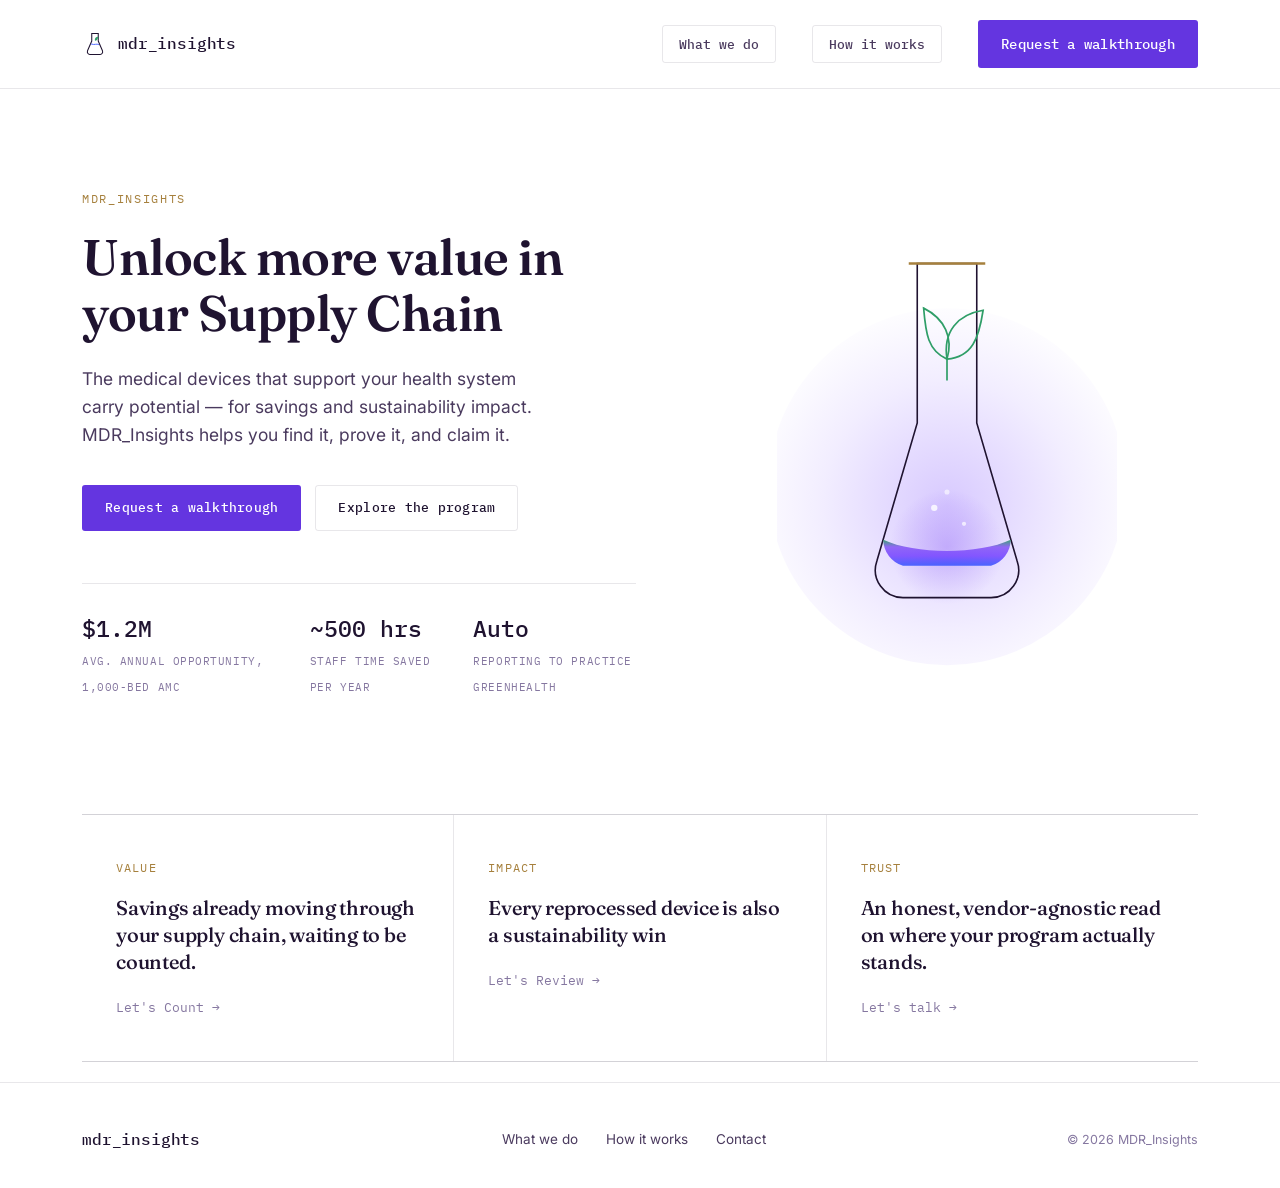
==== index.html @ 7b507bdd "Add files via upload" ====
<!DOCTYPE html>
<html lang="en">
<head>
<meta charset="UTF-8">
<meta name="viewport" content="width=device-width, initial-scale=1.0">
<title>mdr_insights — Unlock more value in your Supply Chain</title>
<link rel="preconnect" href="https://fonts.googleapis.com">
<link rel="preconnect" href="https://fonts.gstatic.com" crossorigin>
<link href="https://fonts.googleapis.com/css2?family=Fraunces:ital,opsz,wght@0,9..144,400;0,9..144,600;0,9..144,700;1,9..144,500&family=Inter:wght@400;500;600;700&family=IBM+Plex+Mono:wght@400;500&display=swap" rel="stylesheet">
<link rel="stylesheet" href="styles.css">
</head>
<body>

<header>
  <nav>
    <a class="brand" href="index.html">
      <svg viewBox="0 0 40 40" fill="none" xmlns="http://www.w3.org/2000/svg">
        <path d="M15 4h10v11.5l6.5 15A4 4 0 0 1 27.9 36H12.1a4 4 0 0 1-3.6-5.5l6.5-15V4Z" stroke="#1F1330" stroke-width="1.6"/>
        <path d="M14 20c6 2 8-1 12 1" stroke="#3D5AFE" stroke-width="1.4"/>
        <path d="M20 15c-1-4 2-6 5-6-1 4-2 6-5 6Z" fill="#2F9E68"/>
      </svg>
      mdr_insights
    </a>
    <div class="nav-links">
      <a href="what-we-do.html" class="nav-btn">What we do</a>
      <a href="how-it-works.html" class="nav-btn">How it works</a>
      <a href="contact.html" class="btn btn-primary">Request a walkthrough</a>
    </div>
  </nav>
</header>
<section class="hero">
  <div class="hero-inner">
    <div>
      <p class="eyebrow">MDR_INSIGHTS</p>
      <h1>Unlock more value in your Supply Chain</h1>
      <p class="lede">The medical devices that support your health system carry potential — for savings and sustainability impact. MDR_Insights helps you find it, prove it, and claim it.</p>
      <div class="hero-ctas">
        <a href="contact.html" class="btn btn-primary">Request a walkthrough</a>
        <a href="#branches" class="btn btn-ghost">Explore the program</a>
      </div>
      <div class="hero-stats">
        <div><strong>$1.2M</strong><span>Avg. annual opportunity, 1,000-bed AMC</span></div>
        <div><strong>~500 hrs</strong><span>Staff time saved per year</span></div>
        <div><strong>Auto</strong><span>Reporting to Practice Greenhealth</span></div>
      </div>
    </div>
    <div class="hero-art">
      <svg viewBox="0 0 320 420" fill="none" xmlns="http://www.w3.org/2000/svg">
        <defs>
          <linearGradient id="liquid" x1="0" y1="1" x2="0" y2="0">
            <stop offset="0%" stop-color="#3D5AFE"/>
            <stop offset="38%" stop-color="#7C4DFF"/>
            <stop offset="72%" stop-color="#8A5CF6"/>
            <stop offset="100%" stop-color="#2F9E68"/>
          </linearGradient>
          <radialGradient id="glow" cx="50%" cy="55%" r="58%">
            <stop offset="0%" stop-color="#7C4DFF" stop-opacity="0.30"/>
            <stop offset="60%" stop-color="#7C4DFF" stop-opacity="0.10"/>
            <stop offset="100%" stop-color="#7C4DFF" stop-opacity="0"/>
          </radialGradient>
          <radialGradient id="glowCore" cx="50%" cy="66%" r="30%">
            <stop offset="0%" stop-color="#8A5CF6" stop-opacity="0.35"/>
            <stop offset="100%" stop-color="#8A5CF6" stop-opacity="0"/>
          </radialGradient>
        </defs>
        <ellipse cx="160" cy="250" rx="168" ry="168" fill="url(#glow)"/>
        <ellipse cx="160" cy="278" rx="90" ry="90" fill="url(#glowCore)"/>
        <path d="M132 40h56v150l38 130a26 26 0 0 1-24.6 34.5H118.6A26 26 0 0 1 94 320l38-130V40Z" stroke="#1F1330" stroke-width="1.5"/>
        <line x1="124" y1="40" x2="196" y2="40" stroke="#A6803D" stroke-width="2.2"/>
        <path d="M100 300a26 26 0 0 0 18.6 24.5h82.8A26 26 0 0 0 220 300c-30 14-90 14-120 0Z" fill="url(#liquid)" opacity="0.92"/>
        <circle class="beaker-bubble b1" cx="148" cy="270" r="3" fill="#fff" opacity=".8"/>
        <circle class="beaker-bubble b2" cx="176" cy="285" r="2" fill="#fff" opacity=".7"/>
        <circle class="beaker-bubble b3" cx="160" cy="255" r="2.4" fill="#fff" opacity=".6"/>
        <g class="leaf-bob">
          <path d="M160 130c-4-26 10-42 34-46-4 26-10 44-34 46Z" stroke="#2F9E68" stroke-width="1.6" fill="none"/>
          <path d="M160 130c6-20-2-38-22-48 2 24 4 40 22 48Z" stroke="#2F9E68" stroke-width="1.6" fill="none"/>
          <line x1="160" y1="130" x2="160" y2="150" stroke="#2F9E68" stroke-width="1.6"/>
        </g>
      </svg>
    </div>
  </div>
</section>

<section id="branches" class="section branches-section">
  <div class="wrap">
    <div class="branches-grid">
      <a class="branch" href="how-it-works.html">
        <p class="branch-kicker">Value</p>
        <h3>Savings already moving through your supply chain, waiting to be counted.</h3>
        <p class="branch-more">Let's Count →</p>
      </a>
      <a class="branch" href="what-we-do.html">
        <p class="branch-kicker">Impact</p>
        <h3>Every reprocessed device is also a sustainability win</h3>
        <p class="branch-more">Let's Review →</p>
      </a>
      <a class="branch" href="how-it-works.html">
        <p class="branch-kicker">Trust</p>
        <h3>An honest, vendor-agnostic read on where your program actually stands.</h3>
        <p class="branch-more">Let's talk →</p>
      </a>
    </div>
  </div>
</section>

<footer>
  <div class="wrap">
    <a class="brand" href="index.html">mdr_insights</a>
    <div class="foot-links">
      <a href="what-we-do.html">What we do</a>
      <a href="how-it-works.html">How it works</a>
      <a href="contact.html">Contact</a>
    </div>
    <div class="copy">&copy; 2026 MDR_Insights</div>
  </div>
</footer>

</body>
</html>
---- styles.css ----
:root{
    --bg:#FFFFFF;
    --bg-tint:#F6F3FC;
    --bg-tint-2:#F2F8F5;
    --ink:#1F1330;
    --ink-soft:#4A3A5E;
    --ink-faint:#8577A0;
    --violet:#7C4DFF;
    --violet-deep:#6435E0;
    --dusk:#3D5AFE;
    --leaf:#2F9E68;
    --leaf-soft:#E7F5EE;
    --brass:#A6803D;
    --border:rgba(31,19,48,.10);
    --radius:3px;
  }
  *{box-sizing:border-box; margin:0; padding:0;}
  html{scroll-behavior:smooth;}
  body{
    background:var(--bg);
    color:var(--ink);
    font-family:'Inter', sans-serif;
    line-height:1.6;
    -webkit-font-smoothing:antialiased;
  }
  img{max-width:100%; display:block;}
  a{color:inherit; text-decoration:none;}
  .wrap{max-width:1180px; margin:0 auto; padding:0 32px;}
  .eyebrow{
    font-family:'IBM Plex Mono', monospace;
    font-size:12px;
    letter-spacing:.14em;
    text-transform:uppercase;
    color:var(--brass);
  }
  h1,h2,h3{
    font-family:'Fraunces', serif;
    font-weight:600;
    letter-spacing:-.01em;
    color:var(--ink);
  }
  section{position:relative;}

  section[id]{ scroll-margin-top: 88px; }

  /* ---------- nav ---------- */
  header{
    position:sticky; top:0; z-index:50;
    background:rgba(255,255,255,.92);
    backdrop-filter:blur(8px);
    border-bottom:1px solid var(--border);
  }
  nav{
    display:flex; align-items:center; justify-content:space-between;
    padding:20px 32px;
    max-width:1180px; margin:0 auto;
  }
  .brand{display:flex; align-items:center; gap:10px; font-family:'IBM Plex Mono', monospace; font-weight:500; font-size:16px; letter-spacing:-.01em;}
  .brand svg{width:26px; height:26px;}
  .nav-links{display:flex; gap:36px; align-items:center;}
  .nav-links a{
    font-size:14px; font-weight:500; color:var(--ink-soft);
    transition:color .15s ease;
  }
  .nav-links a:hover{color:var(--violet-deep);}
  .nav-links a.btn-primary, .nav-links a.btn-primary:hover{color:#fff;}
  .nav-links a.nav-btn{
    font-family:'IBM Plex Mono', monospace;
    font-size:12.5px;
    border:1px solid var(--border);
    border-radius:var(--radius);
    padding:8px 16px;
  }
  .nav-links a.nav-btn:hover{
    border-color:var(--violet);
    color:var(--violet-deep);
    background:var(--bg-tint);
  }
  .btn{
    display:inline-flex; align-items:center; gap:8px;
    font-family:'IBM Plex Mono', monospace;
    font-size:13px; font-weight:500;
    letter-spacing:.02em;
    padding:12px 22px;
    border-radius:var(--radius);
    border:1px solid transparent;
    cursor:pointer;
    transition:transform .15s ease, box-shadow .15s ease, background .15s ease;
  }
  .btn-primary{
    background:var(--violet-deep);
    color:#fff;
  }
  .btn-primary:hover{transform:translateY(-1px); background:#5926C9;}
  .btn-ghost{
    border-color:var(--border);
    color:var(--ink);
    background:transparent;
  }
  .btn-ghost:hover{border-color:var(--violet); color:var(--violet-deep);}

  /* ---------- hero ---------- */
  .hero{background:var(--bg);}
  .hero-inner{
    display:grid;
    grid-template-columns:1.05fr .95fr;
    gap:60px;
    align-items:center;
    padding:100px 32px 96px;
    max-width:1180px; margin:0 auto;
  }
  .hero h1{
    font-size:clamp(34px, 4.2vw, 50px);
    line-height:1.12;
    margin:20px 0 24px;
  }
  .hero h1 em{
    font-style:italic;
    font-weight:500;
    background:linear-gradient(100deg, var(--violet-deep), var(--dusk) 60%, var(--leaf));
    -webkit-background-clip:text;
    background-clip:text;
    color:transparent;
  }
  .hero p.lede{
    font-size:17.5px;
    color:var(--ink-soft);
    max-width:480px;
    margin-bottom:36px;
  }
  .hero-ctas{display:flex; gap:14px; margin-bottom:52px;}
  .hero-stats{
    display:flex; gap:40px;
    font-family:'IBM Plex Mono', monospace;
    border-top:1px solid var(--border);
    padding-top:26px;
  }
  .hero-stats div strong{
    display:block; font-size:23px; color:var(--ink); font-weight:500;
  }
  .hero-stats div span{
    font-size:11px; letter-spacing:.05em; text-transform:uppercase; color:var(--ink-faint);
  }
  .hero-art{position:relative; display:flex; align-items:center; justify-content:center;}
  .hero-art svg{width:100%; max-width:340px; height:auto;}

  .beaker-bubble{
    transform-box: fill-box;
    transform-origin: center;
    animation: bubble-rise 2.8s ease-in-out infinite;
  }
  .beaker-bubble.b2{ animation-delay: .7s; }
  .beaker-bubble.b3{ animation-delay: 1.4s; }
  @keyframes bubble-rise{
    0%{ transform:translateY(0); opacity:.7; }
    55%{ transform:translateY(-16px); opacity:1; }
    100%{ transform:translateY(-30px); opacity:0; }
  }

  .leaf-bob{
    transform-box: fill-box;
    transform-origin: 50% 100%;
    animation: leaf-bob 2.8s ease-in-out infinite;
  }
  @keyframes leaf-bob{
    0%, 100%{ transform:translateY(0); }
    55%{ transform:translateY(-7px); }
  }

  /* ---------- section shells ---------- */
  .section{padding:110px 0;}
  .section-tint{background:var(--bg-tint);}
  .section-head{max-width:640px; margin-bottom:64px;}
  .section-head h2{font-size:clamp(26px,3vw,36px); margin-top:16px; line-height:1.2;}
  .section-head p{margin-top:18px; color:var(--ink-soft); font-size:16px; max-width:560px;}

  /* ---------- branches ---------- */
  .branches-section{padding-top:20px; padding-bottom:20px;}
  .branches-grid{
    display:grid; grid-template-columns:repeat(3,1fr); gap:1px;
    background:var(--border);
    border-top:1px solid var(--border);
    border-bottom:1px solid var(--border);
  }
  .branch{
    background:#fff;
    padding:44px 34px;
    display:block;
    transition:background .18s ease;
  }
  .branch:hover{background:var(--bg-tint);}
  .branch:hover h3{color:var(--violet-deep);}
  .branch-kicker{
    font-family:'IBM Plex Mono', monospace;
    font-size:11.5px; letter-spacing:.1em; text-transform:uppercase;
    color:var(--brass); margin-bottom:16px;
  }
  .branch h3{
    font-size:20px; line-height:1.35; font-weight:500;
    margin-bottom:22px; transition:color .18s ease;
  }
  .branch-more{
    font-family:'IBM Plex Mono', monospace; font-size:12.5px; color:var(--ink-faint);
  }

  /* ---------- what we do ---------- */
  .features{display:grid; grid-template-columns:repeat(3,1fr); gap:44px 36px;}
  .feature{padding-top:2px;}
  .feature .ficon{
    width:38px; height:38px; margin-bottom:20px;
  }
  .feature h3{font-size:18px; margin-bottom:10px; font-weight:600;}
  .feature p{font-size:14.5px; color:var(--ink-soft);}

  /* ---------- pillars ---------- */
  .pillars{display:grid; grid-template-columns:repeat(2,1fr); gap:2px; background:var(--border); border:1px solid var(--border);}
  .pillar{background:#fff; padding:40px; }
  .pillar .pnum{font-family:'IBM Plex Mono', monospace; font-size:12px; color:var(--brass); letter-spacing:.08em;}
  .pillar h3{font-size:21px; margin:14px 0 12px;}
  .pillar p{font-size:14.5px; color:var(--ink-soft); max-width:400px;}

  /* ---------- comparison ---------- */
  .compare-table{width:100%; border-collapse:collapse; background:#fff; border:1px solid var(--border);}
  .compare-table th, .compare-table td{
    padding:16px 18px; text-align:left; font-size:14px; border-bottom:1px solid var(--border);
  }
  .compare-table th{
    font-family:'IBM Plex Mono', monospace; font-size:11.5px; letter-spacing:.05em; text-transform:uppercase;
    color:var(--ink-faint); font-weight:500;
  }
  .compare-table th:first-child, .compare-table td:first-child{color:var(--ink); font-weight:500;}
  .compare-table td.brand-col{color:var(--violet-deep); font-weight:600;}
  .mark{display:inline-flex; width:20px; height:20px; border-radius:50%; align-items:center; justify-content:center; font-size:12px;}
  .mark-pos{background:var(--leaf-soft); color:var(--leaf);}
  .mark-neu{background:#F1EDF8; color:var(--ink-faint);}
  .mark-neg{background:#FBEDEE; color:#C4586A;}
  .labor-stat{
    margin-top:36px; padding:28px 32px; background:var(--bg-tint-2);
    border:1px solid var(--border);
    display:flex; align-items:center; gap:28px; flex-wrap:wrap;
  }
  .labor-stat strong{font-family:'Fraunces', serif; font-size:28px; color:var(--leaf); font-weight:600;}
  .labor-stat span{font-size:14px; color:var(--ink-soft); max-width:420px;}

  /* ---------- process ---------- */
  .steps{display:grid; grid-template-columns:repeat(3,1fr); gap:32px;}
  .step{padding-top:4px;}
  .step-index{
    font-family:'Fraunces', serif;
    font-style:italic;
    font-size:15px;
    color:var(--brass);
    margin-bottom:14px;
    display:flex; align-items:center; gap:10px;
  }
  .step-index::after{content:""; flex:1; height:1px; background:var(--border);}
  .step h3{font-size:19px; margin-bottom:10px;}
  .step p{color:var(--ink-soft); font-size:14.5px; margin-bottom:14px;}
  .step ul{list-style:none; display:flex; flex-direction:column; gap:6px;}
  .step li{
    font-family:'IBM Plex Mono', monospace; font-size:12px; color:var(--ink-faint);
    padding-left:14px; position:relative;
  }
  .step li::before{content:"—"; position:absolute; left:0; color:var(--border);}

  /* ---------- contact ---------- */
  .contact-single{max-width:620px;}

  form{
    background:#fff;
    border:1px solid var(--border);
    padding:36px;
    display:grid; gap:20px;
  }
  .form-row{display:grid; grid-template-columns:1fr 1fr; gap:16px;}
  label{
    font-family:'IBM Plex Mono', monospace;
    font-size:11px; letter-spacing:.06em; text-transform:uppercase;
    color:var(--ink-faint); margin-bottom:8px; display:block;
  }
  input, textarea, select{
    width:100%;
    border:1px solid var(--border);
    background:#fff;
    padding:12px 14px;
    font-family:'Inter', sans-serif;
    font-size:14.5px;
    color:var(--ink);
    border-radius:var(--radius);
  }
  input:focus, textarea:focus, select:focus{
    outline:2px solid var(--violet); outline-offset:1px; border-color:var(--violet);
  }
  textarea{resize:vertical; min-height:90px;}

  /* ---------- footer ---------- */
  footer{
    border-top:1px solid var(--border);
    padding:44px 0 36px;
  }
  footer .wrap{
    display:flex; justify-content:space-between; align-items:center; flex-wrap:wrap; gap:16px;
  }
  footer .foot-links{display:flex; gap:28px; font-size:13.5px; color:var(--ink-soft);}
  footer .foot-links a:hover{color:var(--violet-deep);}
  footer .copy{font-size:12.5px; color:var(--ink-faint);}

  @media(max-width:900px){
    .hero-inner{grid-template-columns:1fr; padding-top:56px;}
    .hero-art{order:-1; max-width:240px; margin:0 auto;}
    .features, .pillars, .steps{grid-template-columns:1fr;}
    .contact-grid{grid-template-columns:1fr;}
    .form-row{grid-template-columns:1fr;}
    .compare-table{display:block; overflow-x:auto;}
  }

  @media (prefers-reduced-motion: reduce){
    html{scroll-behavior:auto;}
    *{transition:none !important; animation:none !important;}
  }

  /* ---------- multi-page additions ---------- */
  a.brand{ text-decoration:none; color:inherit; }
  a.brand:hover{ color:var(--violet-deep); }

  .page-cta{
    text-align:center;
    border-top:1px solid var(--border);
    padding:88px 0;
  }
  .page-cta h2{ font-size:clamp(24px,2.6vw,32px); margin-bottom:14px; }
  .page-cta p{
    color:var(--ink-soft); font-size:16px;
    max-width:460px; margin:0 auto 30px;
  }
  .page-top{ padding-top:84px; }
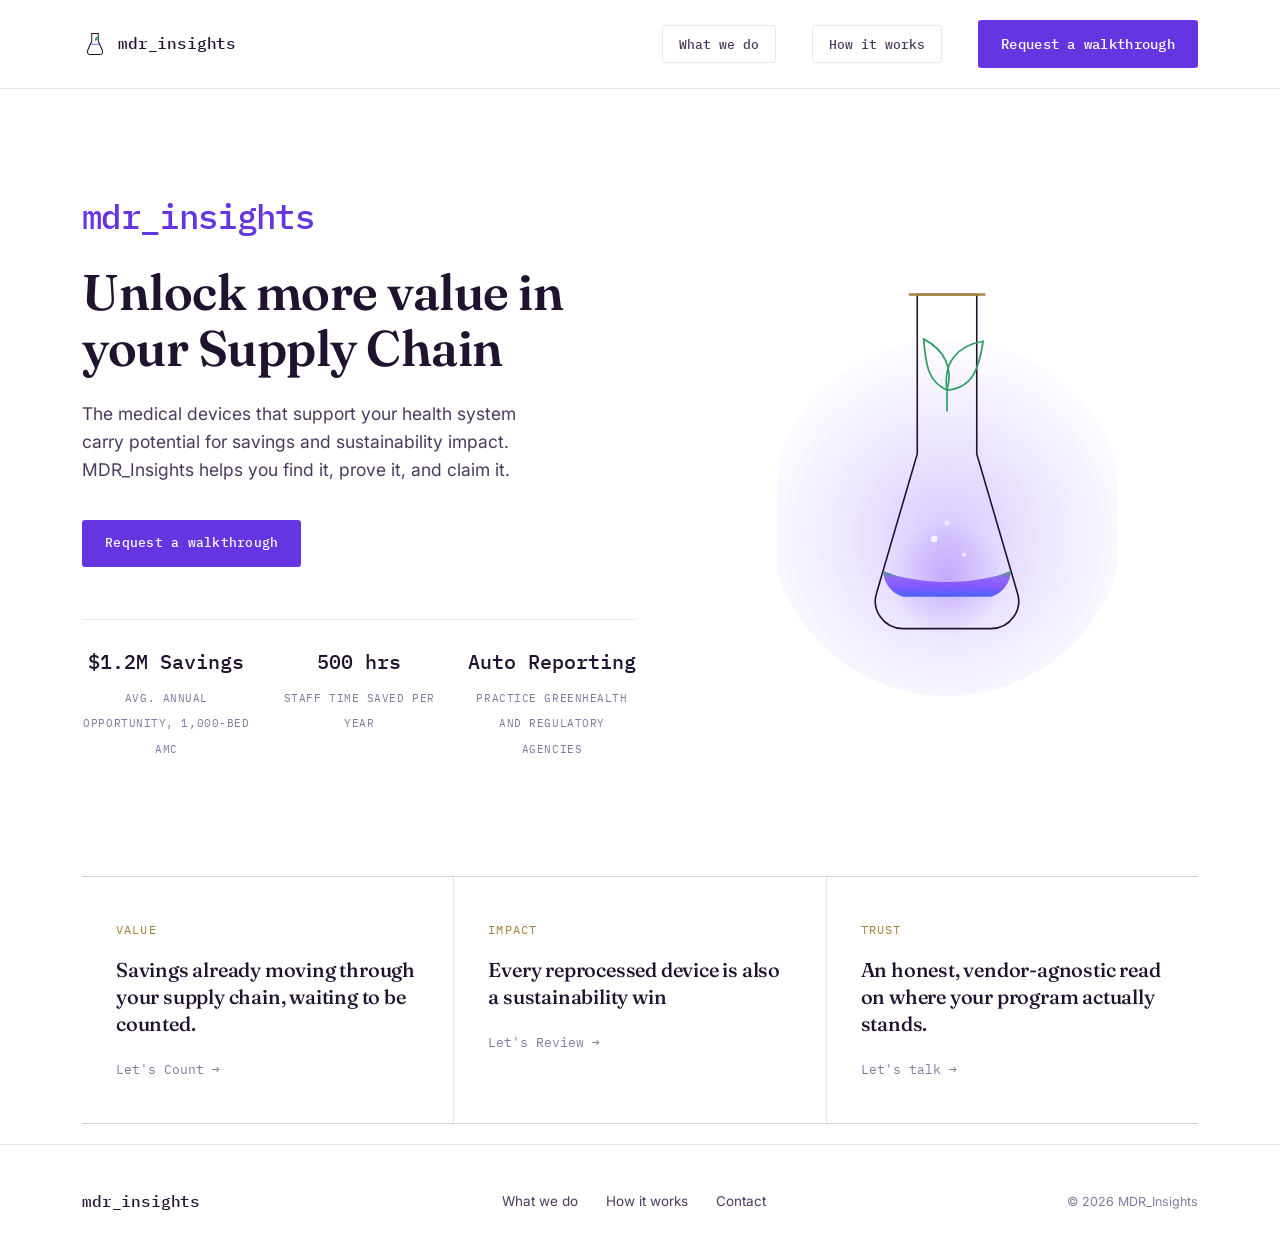
==== commit 89e36d0b: "Add files via upload" ====
--- a/index.html
+++ b/index.html
@@ -31,17 +31,16 @@
 <section class="hero">
   <div class="hero-inner">
     <div>
-      <p class="eyebrow">MDR_INSIGHTS</p>
+      <p class="hero-brand">mdr_insights</p>
       <h1>Unlock more value in your Supply Chain</h1>
-      <p class="lede">The medical devices that support your health system carry potential — for savings and sustainability impact. MDR_Insights helps you find it, prove it, and claim it.</p>
+      <p class="lede">The medical devices that support your health system carry potential for savings and sustainability impact. MDR_Insights helps you find it, prove it, and claim it.</p>
       <div class="hero-ctas">
         <a href="contact.html" class="btn btn-primary">Request a walkthrough</a>
-        <a href="#branches" class="btn btn-ghost">Explore the program</a>
       </div>
       <div class="hero-stats">
-        <div><strong>$1.2M</strong><span>Avg. annual opportunity, 1,000-bed AMC</span></div>
-        <div><strong>~500 hrs</strong><span>Staff time saved per year</span></div>
-        <div><strong>Auto</strong><span>Reporting to Practice Greenhealth</span></div>
+        <div><strong>$1.2M Savings</strong><span>Avg. annual opportunity, 1,000-bed AMC</span></div>
+        <div><strong>500 hrs</strong><span>Staff time saved per year</span></div>
+        <div><strong>Auto Reporting</strong><span>Practice Greenhealth and Regulatory Agencies</span></div>
       </div>
     </div>
     <div class="hero-art">
--- a/styles.css
+++ b/styles.css
@@ -109,6 +109,14 @@
     padding:100px 32px 96px;
     max-width:1180px; margin:0 auto;
   }
+  .hero-brand{
+    font-family:'IBM Plex Mono', monospace;
+    font-size:clamp(26px, 3vw, 34px);
+    font-weight:500;
+    letter-spacing:-.02em;
+    color:var(--violet-deep);
+    margin-bottom:6px;
+  }
   .hero h1{
     font-size:clamp(34px, 4.2vw, 50px);
     line-height:1.12;
@@ -130,16 +138,21 @@
   }
   .hero-ctas{display:flex; gap:14px; margin-bottom:52px;}
   .hero-stats{
-    display:flex; gap:40px;
+    display:grid;
+    grid-template-columns:repeat(3,1fr);
+    gap:24px;
     font-family:'IBM Plex Mono', monospace;
     border-top:1px solid var(--border);
     padding-top:26px;
   }
+  .hero-stats div{ text-align:center; }
   .hero-stats div strong{
-    display:block; font-size:23px; color:var(--ink); font-weight:500;
+    display:block; font-size:20px; color:var(--ink); font-weight:500;
+    margin-bottom:6px;
   }
   .hero-stats div span{
     font-size:11px; letter-spacing:.05em; text-transform:uppercase; color:var(--ink-faint);
+    line-height:1.45;
   }
   .hero-art{position:relative; display:flex; align-items:center; justify-content:center;}
   .hero-art svg{width:100%; max-width:340px; height:auto;}
@@ -334,3 +347,14 @@
     max-width:460px; margin:0 auto 30px;
   }
   .page-top{ padding-top:84px; }
+
+  /* ---------- form status ---------- */
+  .form-status{
+    font-family:'IBM Plex Mono', monospace;
+    font-size:13px;
+    margin-top:4px;
+    min-height:20px;
+    color:var(--ink-faint);
+  }
+  .form-status.is-ok{ color:var(--leaf); }
+  .form-status.is-err{ color:#C4586A; }
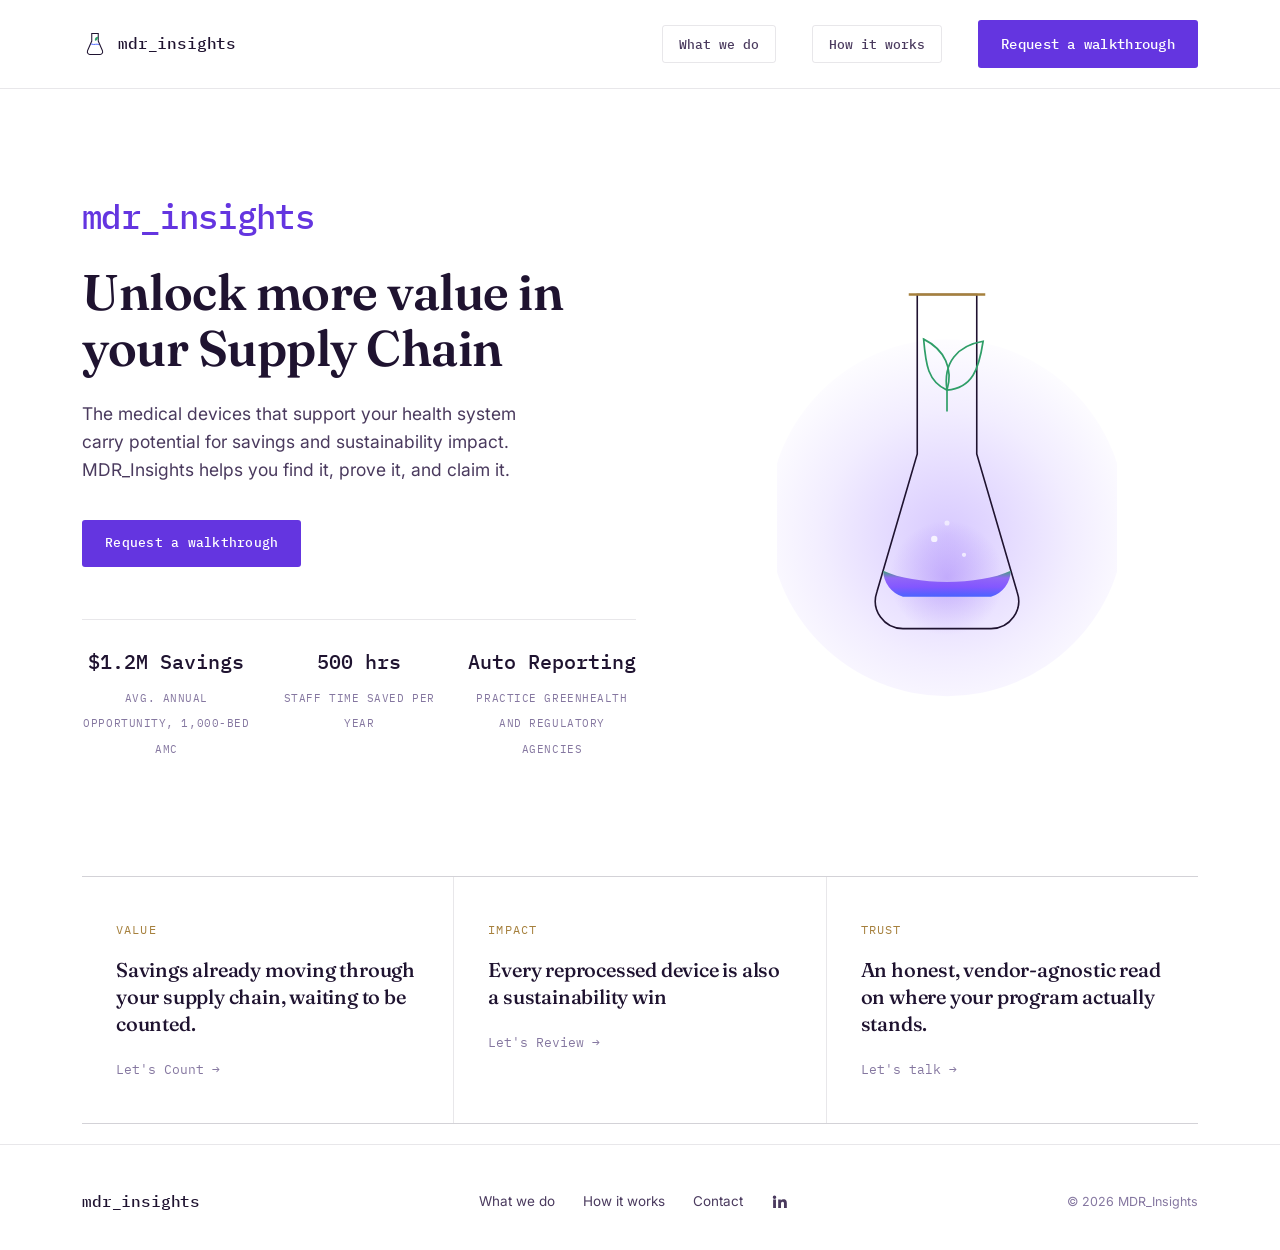
==== commit ef2f5766: "Add files via upload" ====
--- a/index.html
+++ b/index.html
@@ -4,6 +4,16 @@
 <meta charset="UTF-8">
 <meta name="viewport" content="width=device-width, initial-scale=1.0">
 <title>mdr_insights — Unlock more value in your Supply Chain</title>
+<meta name="description" content="MDR_Insights helps health systems find, prove, and claim the savings and sustainability impact already sitting inside their medical device reprocessing programs.">
+<link rel="canonical" href="https://mdrinsights.com/">
+<meta property="og:type" content="website">
+<meta property="og:site_name" content="mdr_insights">
+<meta property="og:title" content="mdr_insights — Unlock more value in your Supply Chain">
+<meta property="og:description" content="MDR_Insights helps health systems find, prove, and claim the savings and sustainability impact already sitting inside their medical device reprocessing programs.">
+<meta property="og:url" content="https://mdrinsights.com/">
+<meta name="twitter:card" content="summary">
+<meta name="twitter:title" content="mdr_insights — Unlock more value in your Supply Chain">
+<meta name="twitter:description" content="MDR_Insights helps health systems find, prove, and claim the savings and sustainability impact already sitting inside their medical device reprocessing programs.">
 <link rel="preconnect" href="https://fonts.googleapis.com">
 <link rel="preconnect" href="https://fonts.gstatic.com" crossorigin>
 <link href="https://fonts.googleapis.com/css2?family=Fraunces:ital,opsz,wght@0,9..144,400;0,9..144,600;0,9..144,700;1,9..144,500&family=Inter:wght@400;500;600;700&family=IBM+Plex+Mono:wght@400;500&display=swap" rel="stylesheet">
@@ -109,6 +119,9 @@
       <a href="what-we-do.html">What we do</a>
       <a href="how-it-works.html">How it works</a>
       <a href="contact.html">Contact</a>
+      <a href="https://www.linkedin.com/company/mdr-insights" target="_blank" rel="noopener" class="foot-linkedin" aria-label="MDR_Insights on LinkedIn">
+        <svg viewBox="0 0 24 24" aria-hidden="true" focusable="false"><path fill="currentColor" d="M4.98 3.5a2.5 2.5 0 1 1 0 5 2.5 2.5 0 0 1 0-5ZM3 9h4v12H3V9Zm7 0h3.8v1.65h.05A4.17 4.17 0 0 1 17.6 8.7c4 0 4.75 2.5 4.75 5.76V21h-4v-5.7c0-1.36-.03-3.1-1.95-3.1-1.96 0-2.26 1.47-2.26 3v5.8h-4V9Z"/></svg>
+      </a>
     </div>
     <div class="copy">&copy; 2026 MDR_Insights</div>
   </div>
--- a/styles.css
+++ b/styles.css
@@ -358,3 +358,39 @@
   }
   .form-status.is-ok{ color:var(--leaf); }
   .form-status.is-err{ color:#C4586A; }
+
+  /* ---------- 404 page ---------- */
+  .not-found{ padding:80px 0 120px; }
+  .not-found-inner{ max-width:560px; }
+  .not-found h1{
+    font-size:clamp(28px,3.4vw,40px);
+    line-height:1.2;
+    margin:16px 0 18px;
+  }
+  .not-found .lede{
+    color:var(--ink-soft); font-size:16.5px; margin-bottom:34px;
+  }
+  .not-found-links{ display:flex; gap:12px; flex-wrap:wrap; }
+
+  /* ---------- direct contact links ---------- */
+  .contact-direct{ margin-bottom:32px; }
+  .contact-direct-label{
+    font-family:'IBM Plex Mono', monospace;
+    font-size:11px; letter-spacing:.08em; text-transform:uppercase;
+    color:var(--brass); margin-bottom:12px;
+  }
+  .contact-direct-links{ display:flex; gap:24px; flex-wrap:wrap; align-items:center; }
+  .contact-direct-links a{
+    display:inline-flex; align-items:center; gap:8px;
+    font-family:'IBM Plex Mono', monospace;
+    font-size:14px; color:var(--violet-deep);
+    border-bottom:1px solid transparent;
+    transition:border-color .15s ease;
+  }
+  .contact-direct-links a:hover{ border-bottom-color:var(--violet); }
+  .contact-direct-links svg{ width:16px; height:16px; }
+
+  /* ---------- footer linkedin ---------- */
+  .foot-linkedin{ display:inline-flex; align-items:center; }
+  .foot-linkedin svg{ width:17px; height:17px; }
+  .foot-linkedin:hover{ color:var(--violet-deep); }
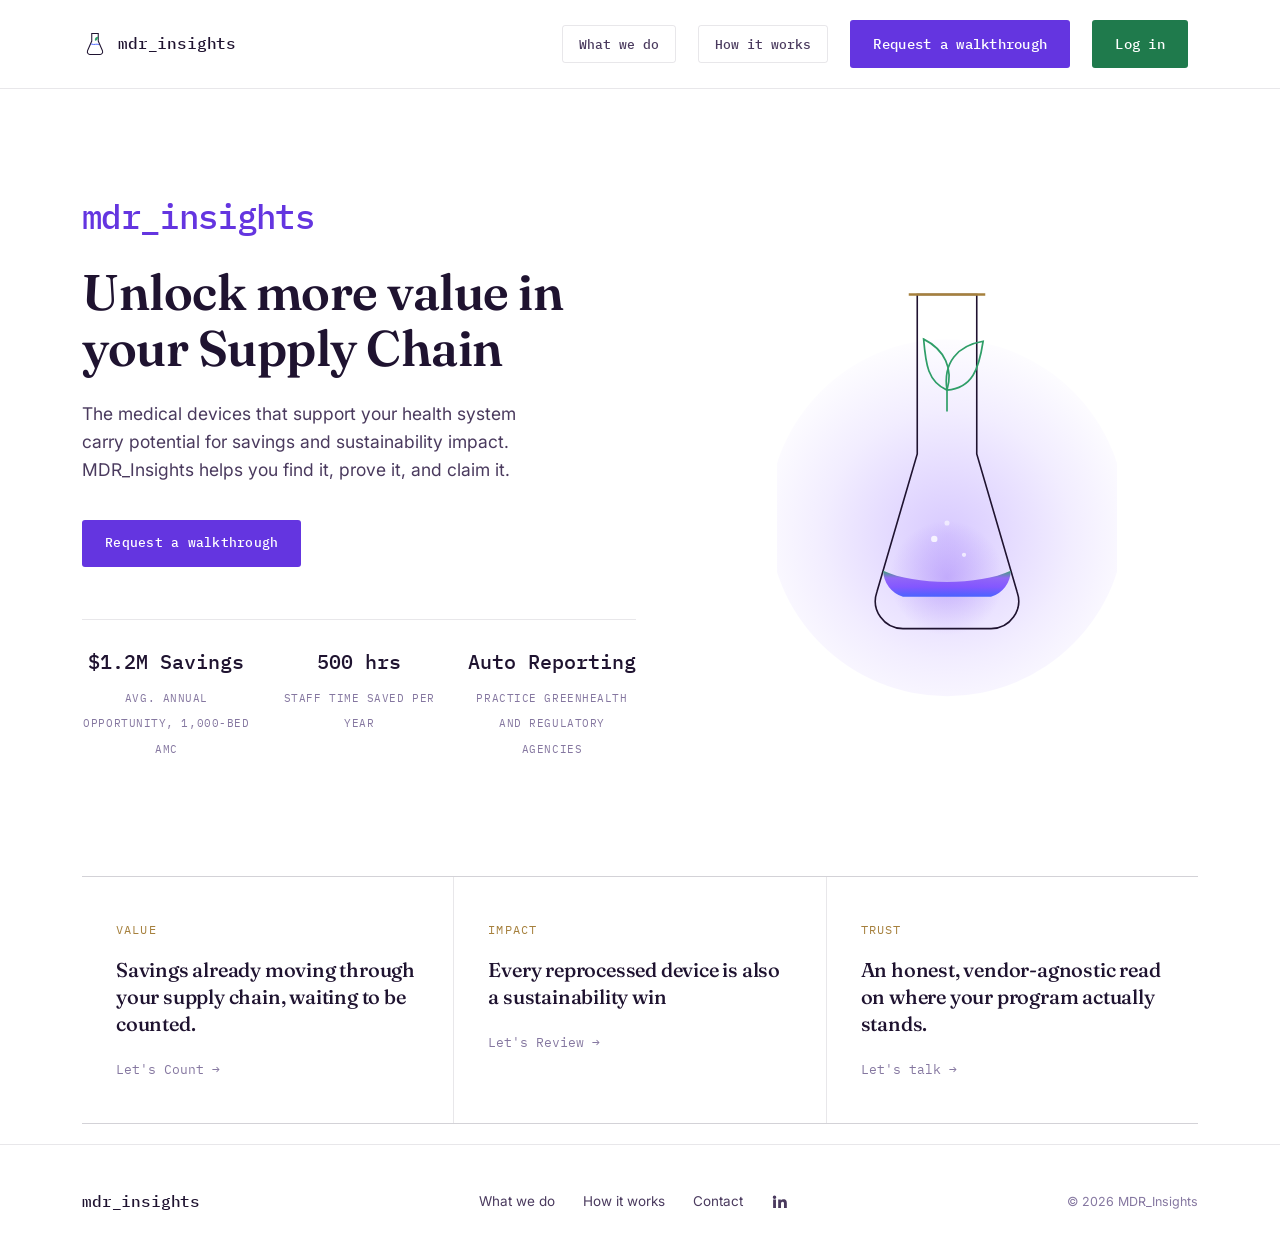
==== commit 89c19e69: "Add files via upload Add login button and favicon" ====
--- a/index.html
+++ b/index.html
@@ -14,6 +14,10 @@
 <meta name="twitter:card" content="summary">
 <meta name="twitter:title" content="mdr_insights — Unlock more value in your Supply Chain">
 <meta name="twitter:description" content="MDR_Insights helps health systems find, prove, and claim the savings and sustainability impact already sitting inside their medical device reprocessing programs.">
+<link rel="icon" href="/favicon.svg" type="image/svg+xml">
+<link rel="icon" href="/favicon.ico" sizes="32x32">
+<link rel="apple-touch-icon" href="/apple-touch-icon.png">
+<meta name="theme-color" content="#6435E0">
 <link rel="preconnect" href="https://fonts.googleapis.com">
 <link rel="preconnect" href="https://fonts.gstatic.com" crossorigin>
 <link href="https://fonts.googleapis.com/css2?family=Fraunces:ital,opsz,wght@0,9..144,400;0,9..144,600;0,9..144,700;1,9..144,500&family=Inter:wght@400;500;600;700&family=IBM+Plex+Mono:wght@400;500&display=swap" rel="stylesheet">
@@ -35,6 +39,7 @@
       <a href="what-we-do.html" class="nav-btn">What we do</a>
       <a href="how-it-works.html" class="nav-btn">How it works</a>
       <a href="contact.html" class="btn btn-primary">Request a walkthrough</a>
+      <a href="https://app.mdrinsights.com/login" class="btn btn-login">Log in</a>
     </div>
   </nav>
 </header>
--- a/styles.css
+++ b/styles.css
@@ -57,13 +57,14 @@
   }
   .brand{display:flex; align-items:center; gap:10px; font-family:'IBM Plex Mono', monospace; font-weight:500; font-size:16px; letter-spacing:-.01em;}
   .brand svg{width:26px; height:26px;}
-  .nav-links{display:flex; gap:36px; align-items:center;}
+  .nav-links{display:flex; gap:22px; align-items:center; margin-right:10px;}
   .nav-links a{
     font-size:14px; font-weight:500; color:var(--ink-soft);
     transition:color .15s ease;
   }
   .nav-links a:hover{color:var(--violet-deep);}
-  .nav-links a.btn-primary, .nav-links a.btn-primary:hover{color:#fff;}
+  .nav-links a.btn-primary, .nav-links a.btn-primary:hover,
+  .nav-links a.btn-login, .nav-links a.btn-login:hover{color:#fff;}
   .nav-links a.nav-btn{
     font-family:'IBM Plex Mono', monospace;
     font-size:12.5px;
@@ -92,6 +93,11 @@
     color:#fff;
   }
   .btn-primary:hover{transform:translateY(-1px); background:#5926C9;}
+  .btn-login{
+    background:#1F7A4C;
+    color:#fff;
+  }
+  .btn-login:hover{transform:translateY(-1px); background:#19653F;}
   .btn-ghost{
     border-color:var(--border);
     color:var(--ink);
@@ -394,3 +400,11 @@
   .foot-linkedin{ display:inline-flex; align-items:center; }
   .foot-linkedin svg{ width:17px; height:17px; }
   .foot-linkedin:hover{ color:var(--violet-deep); }
+
+  /* ---------- nav at narrow widths (4 items) ---------- */
+  @media(max-width:880px){
+    nav{ flex-wrap:wrap; justify-content:center; gap:14px; padding:16px 24px; }
+    .nav-links{ margin-right:0; gap:10px; flex-wrap:wrap; justify-content:center; }
+    .nav-links a.nav-btn{ font-size:12px; padding:7px 13px; }
+    .nav-links a.btn{ font-size:12px; padding:10px 16px; }
+  }
